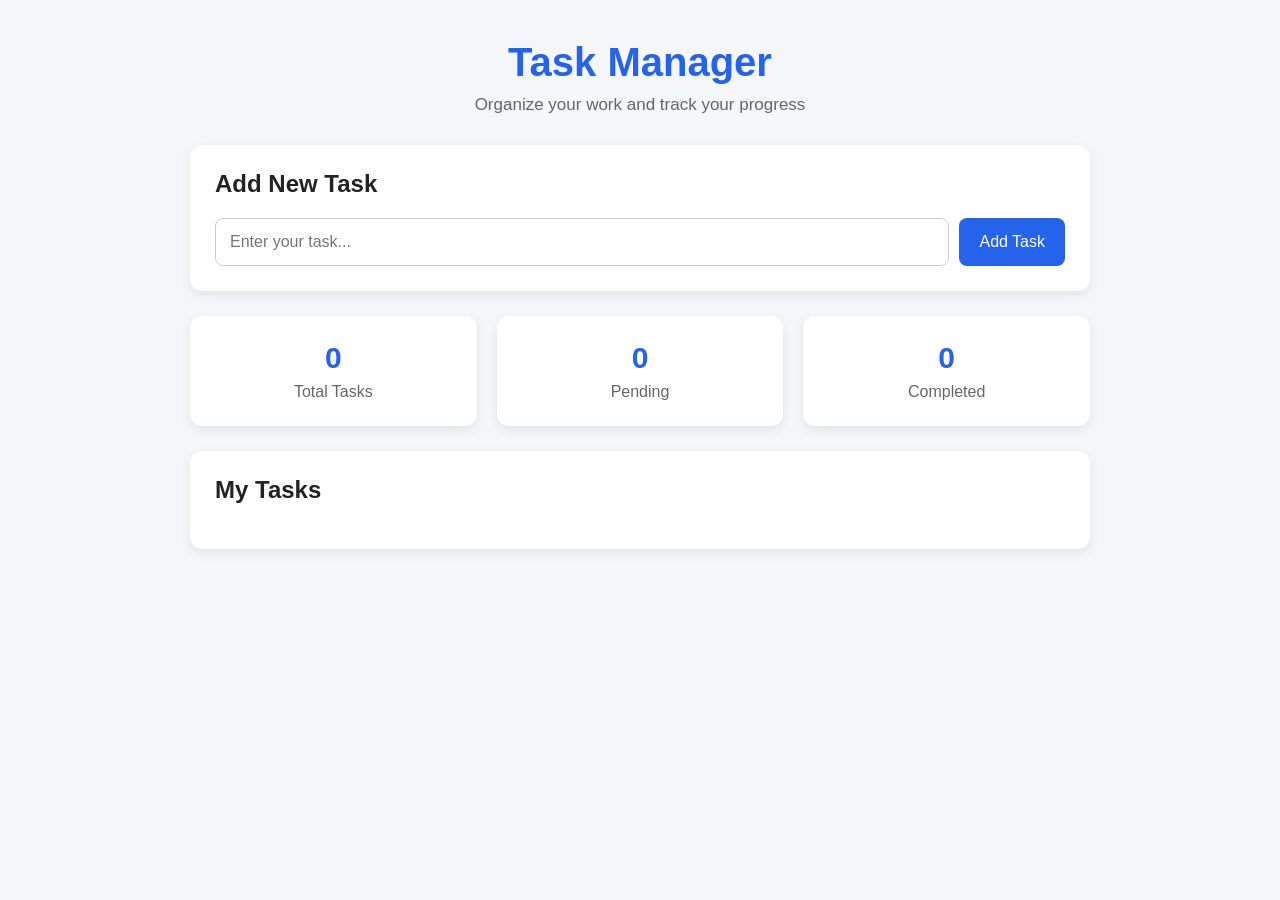
==== fontend/index.html @ fe99e95f "Initial Task Manager application" ====
<!DOCTYPE html>
<html lang="en">
<head>
    <meta charset="UTF-8">
    <meta name="viewport" content="width=device-width, initial-scale=1.0">

    <title>Task Manager</title>

    <link rel="stylesheet" href="style.css">
</head>

<body>

    <!-- Main Container -->
    <div class="container">

        <!-- Header -->
        <header>
            <h1>Task Manager</h1>
            <p>Organize your work and track your progress</p>
        </header>

        <!-- Add Task Section -->
        <section class="add-task">
            <h2>Add New Task</h2>

            <div class="task-input">
                <input
                    type="text"
                    id="taskInput"
                    placeholder="Enter your task..."
                >

                <button id="addTaskBtn">Add Task</button>
            </div>
        </section>

        <!-- Task Statistics -->
        <section class="task-stats">
            <div class="stat-card">
                <h3 id="totalTasks">0</h3>
                <p>Total Tasks</p>
            </div>

            <div class="stat-card">
                <h3 id="pendingTasks">0</h3>
                <p>Pending</p>
            </div>

            <div class="stat-card">
                <h3 id="completedTasks">0</h3>
                <p>Completed</p>
            </div>
        </section>

        <!-- Tasks List -->
        <section class="tasks-section">
            <h2>My Tasks</h2>

            <div id="taskList">

                <!-- Tasks will appear here using JavaScript -->

            </div>
        </section>

    </div>

    <script src="script.js"></script>

</body>
</html>
---- fontend/style.css ----
* {
    margin: 0;
    padding: 0;
    box-sizing: border-box;
}

body {
    font-family: Arial, sans-serif;
    background: #f4f6f8;
    color: #222;
}

/* Main Container */
.container {
    width: 90%;
    max-width: 900px;
    margin: 40px auto;
}

/* Header */
header {
    text-align: center;
    margin-bottom: 30px;
}

header h1 {
    font-size: 40px;
    margin-bottom: 10px;
    color: #2563eb;
}

header p {
    color: #666;
    font-size: 17px;
}

/* Add Task Section */
.add-task {
    background: white;
    padding: 25px;
    border-radius: 12px;
    margin-bottom: 25px;
    box-shadow: 0 4px 12px rgba(0, 0, 0, 0.08);
}

.add-task h2 {
    margin-bottom: 20px;
}

.task-input {
    display: flex;
    gap: 10px;
}

.task-input input {
    flex: 1;
    padding: 14px;
    font-size: 16px;
    border: 1px solid #ccc;
    border-radius: 8px;
}

.task-input button {
    padding: 14px 20px;
    border: none;
    background: #2563eb;
    color: white;
    border-radius: 8px;
    font-size: 16px;
    cursor: pointer;
}

.task-input button:hover {
    background: #1d4ed8;
}

/* Task Statistics */
.task-stats {
    display: grid;
    grid-template-columns: repeat(3, 1fr);
    gap: 20px;
    margin-bottom: 25px;
}

.stat-card {
    background: white;
    padding: 25px;
    text-align: center;
    border-radius: 12px;
    box-shadow: 0 4px 12px rgba(0, 0, 0, 0.08);
}

.stat-card h3 {
    font-size: 30px;
    color: #2563eb;
    margin-bottom: 8px;
}

.stat-card p {
    color: #666;
}

/* Tasks Section */
.tasks-section {
    background: white;
    padding: 25px;
    border-radius: 12px;
    box-shadow: 0 4px 12px rgba(0, 0, 0, 0.08);
}

.tasks-section h2 {
    margin-bottom: 20px;
}

/* Mobile Responsive */
@media (max-width: 600px) {

    .container {
        width: 92%;
        margin: 25px auto;
    }

    header h1 {
        font-size: 32px;
    }

    .task-input {
        flex-direction: column;
    }

    .task-stats {
        grid-template-columns: 1fr;
    }

    .task-input button {
        width: 100%;
    }
}/* =========================
   TASK ITEMS
========================= */

.task-item {
    display: flex;
    justify-content: space-between;
    align-items: center;

    padding: 15px;
    margin-bottom: 12px;

    background: #f8fafc;
    border-left: 4px solid #2563eb;
    border-radius: 8px;
}

.task-item span {
    font-size: 16px;
}

/* Completed Task */
.task-item.completed span {
    text-decoration: line-through;
    color: #888;
}

/* Buttons Container */
.task-actions {
    display: flex;
    gap: 8px;
}

/* Complete Button */
.complete-btn {
    padding: 8px 12px;
    border: none;

    background: #16a34a;
    color: white;

    border-radius: 6px;
    cursor: pointer;
}

/* Delete Button */
.delete-btn {
    padding: 8px 12px;
    border: none;

    background: #dc2626;
    color: white;

    border-radius: 6px;
    cursor: pointer;
}

/* Button Hover Effects */
.complete-btn:hover,
.delete-btn:hover {
    opacity: 0.85;
}


/* Mobile Task Items */
@media (max-width: 600px) {

    .task-item {
        flex-direction: column;
        align-items: flex-start;
        gap: 12px;
    }

    .task-actions {
        width: 100%;
    }

    .complete-btn,
    .delete-btn {
        flex: 1;
    }
}/* Edit Button */
.edit-btn {
    padding: 8px 12px;
    border: none;

    background: #f59e0b;
    color: white;

    border-radius: 6px;
    cursor: pointer;
}

.edit-btn:hover {
    opacity: 0.85;
}
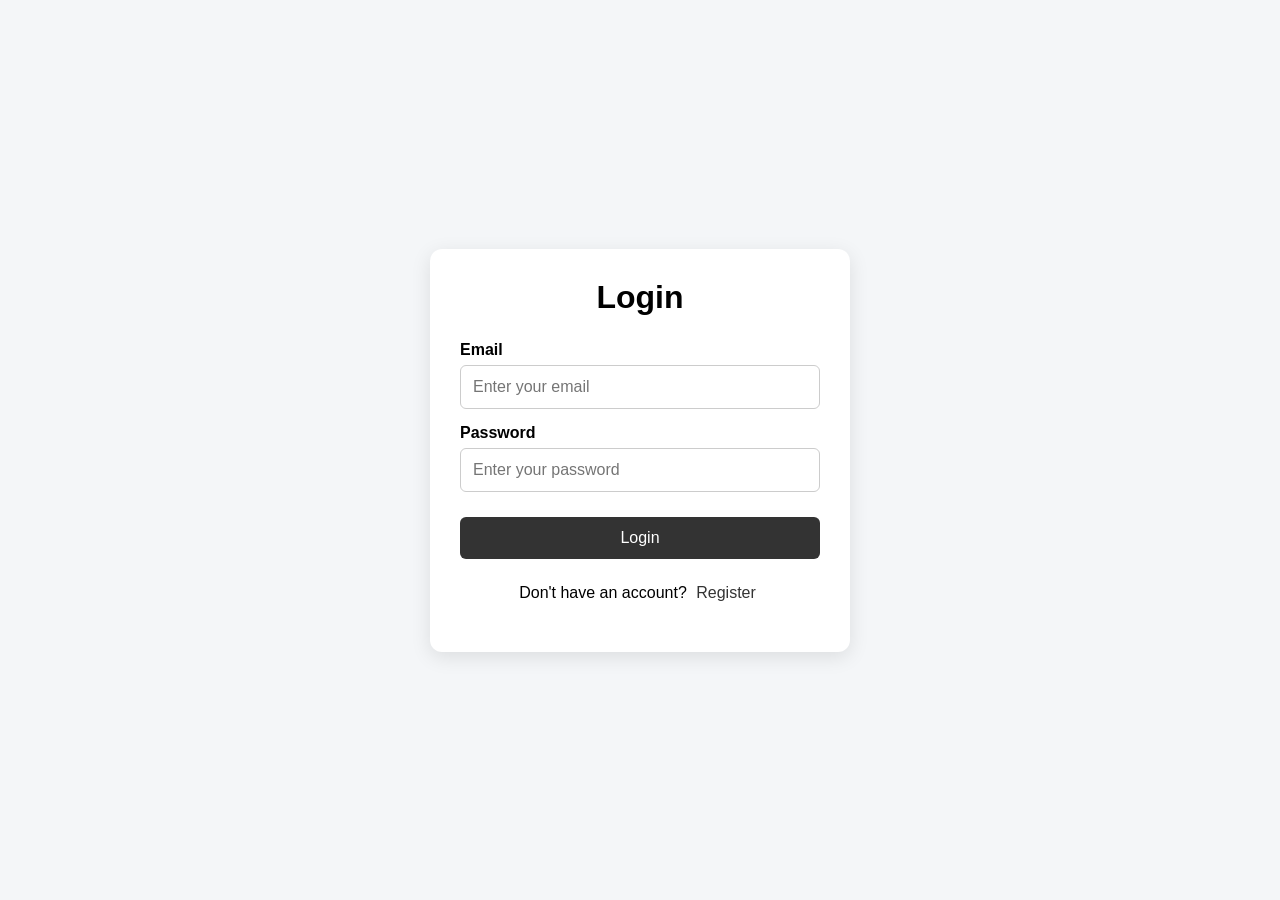
==== commit ee9a5e80: "Complete Task Management Application" ====
--- a/fontend/index.html
+++ b/fontend/index.html
@@ -1,72 +1,279 @@
 <!DOCTYPE html>
 <html lang="en">
+
 <head>
+
     <meta charset="UTF-8">
-    <meta name="viewport" content="width=device-width, initial-scale=1.0">
+
+    <meta
+        name="viewport"
+        content="width=device-width, initial-scale=1.0"
+    >
 
     <title>Task Manager</title>
 
-    <link rel="stylesheet" href="style.css">
+    <link
+        rel="stylesheet"
+        href="style.css"
+    >
+
 </head>
 
+
 <body>
 
-    <!-- Main Container -->
-    <div class="container">
-
-        <!-- Header -->
-        <header>
-            <h1>Task Manager</h1>
-            <p>Organize your work and track your progress</p>
-        </header>
-
-        <!-- Add Task Section -->
-        <section class="add-task">
-            <h2>Add New Task</h2>
-
-            <div class="task-input">
-                <input
-                    type="text"
-                    id="taskInput"
-                    placeholder="Enter your task..."
+<script>
+
+    const token =
+        localStorage.getItem("token");
+
+
+    if (!token) {
+
+        window.location.href =
+            "auth.html";
+
+    }
+
+</script>
+
+
+<div class="container">
+
+
+    <!-- =========================
+         HEADER
+    ========================== -->
+
+    <header>
+
+        <h1>
+            Task Manager
+        </h1>
+
+
+        <p id="welcomeMessage">
+            Welcome 👋
+        </p>
+
+
+        <button id="logoutBtn">
+            Logout
+        </button>
+
+
+        <p>
+            Organize your work and track your progress
+        </p>
+
+    </header>
+
+
+
+    <!-- =========================
+         ADD TASK
+    ========================== -->
+
+    <section class="add-task">
+
+        <h2>
+            Add New Task
+        </h2>
+
+
+        <div class="task-input">
+
+            <!-- TASK -->
+
+            <input
+                type="text"
+                id="taskInput"
+                placeholder="Enter your task..."
+            >
+
+
+            <!-- PRIORITY -->
+
+            <select id="priorityInput">
+
+                <option value="Low">
+                    Low Priority
+                </option>
+
+                <option
+                    value="Medium"
+                    selected
                 >
-
-                <button id="addTaskBtn">Add Task</button>
-            </div>
-        </section>
-
-        <!-- Task Statistics -->
-        <section class="task-stats">
-            <div class="stat-card">
-                <h3 id="totalTasks">0</h3>
-                <p>Total Tasks</p>
-            </div>
-
-            <div class="stat-card">
-                <h3 id="pendingTasks">0</h3>
-                <p>Pending</p>
-            </div>
-
-            <div class="stat-card">
-                <h3 id="completedTasks">0</h3>
-                <p>Completed</p>
-            </div>
-        </section>
-
-        <!-- Tasks List -->
-        <section class="tasks-section">
-            <h2>My Tasks</h2>
-
-            <div id="taskList">
-
-                <!-- Tasks will appear here using JavaScript -->
-
-            </div>
-        </section>
-
-    </div>
-
-    <script src="script.js"></script>
+                    Medium Priority
+                </option>
+
+                <option value="High">
+                    High Priority
+                </option>
+
+            </select>
+
+
+            <!-- CATEGORY -->
+
+            <select id="categoryInput">
+
+                <option value="General">
+                    General
+                </option>
+
+                <option value="Work">
+                    Work
+                </option>
+
+                <option value="Study">
+                    Study
+                </option>
+
+                <option value="Personal">
+                    Personal
+                </option>
+
+                <option value="Other">
+                    Other
+                </option>
+
+            </select>
+
+
+            <!-- DUE DATE -->
+
+            <input
+                type="date"
+                id="dueDateInput"
+            >
+
+
+            <!-- STATUS -->
+
+            <select id="statusInput">
+
+                <option value="Pending">
+                    Pending
+                </option>
+
+                <option value="In Progress">
+                    In Progress
+                </option>
+
+                <option value="Completed">
+                    Completed
+                </option>
+
+            </select>
+
+
+            <!-- ADD BUTTON -->
+
+            <button id="addTaskBtn">
+                Add Task
+            </button>
+
+        </div>
+
+    </section>
+
+
+
+    <!-- =========================
+         TASK STATISTICS
+    ========================== -->
+
+    <section class="task-stats">
+
+
+        <div class="stat-card">
+
+            <h3 id="totalTasks">
+                0
+            </h3>
+
+            <p>
+                Total Tasks
+            </p>
+
+        </div>
+
+
+        <div class="stat-card">
+
+            <h3 id="pendingTasks">
+                0
+            </h3>
+
+            <p>
+                Pending
+            </p>
+
+        </div>
+
+
+        <div class="stat-card">
+
+            <h3 id="completedTasks">
+                0
+            </h3>
+
+            <p>
+                Completed
+            </p>
+
+        </div>
+
+
+    </section>
+
+
+
+    <!-- =========================
+         TASKS SECTION
+    ========================== -->
+
+    <section class="tasks-section">
+
+
+        <h2>
+            My Tasks
+        </h2>
+
+
+        <!-- SEARCH -->
+
+        <div class="search-container">
+
+            <input
+                type="text"
+                id="searchInput"
+                placeholder="🔎 Search tasks..."
+            >
+
+        </div>
+
+
+        <!-- TASK LIST -->
+
+        <div id="taskList">
+
+            <!-- Tasks appear here -->
+
+        </div>
+
+
+    </section>
+
+
+</div>
+
+
+
+<script src="script.js"></script>
+
 
 </body>
+
 </html>
--- a/fontend/style.css
+++ b/fontend/style.css
@@ -1,233 +1,586 @@
+/* =========================
+   RESET
+========================= */
+
 * {
+    box-sizing: border-box;
     margin: 0;
     padding: 0;
-    box-sizing: border-box;
-}
+}
+
+
+/* =========================
+   BODY
+========================= */
 
 body {
     font-family: Arial, sans-serif;
-    background: #f4f6f8;
-    color: #222;
-}
-
-/* Main Container */
+    background: #f4f7fb;
+    color: #1f2937;
+    min-height: 100vh;
+}
+
+
+/* =========================
+   CONTAINER
+========================= */
+
 .container {
-    width: 90%;
-    max-width: 900px;
-    margin: 40px auto;
-}
-
-/* Header */
+    width: 92%;
+    max-width: 1150px;
+    margin: 35px auto;
+}
+
+
+/* =========================
+   HEADER
+========================= */
+
 header {
     text-align: center;
     margin-bottom: 30px;
 }
 
 header h1 {
-    font-size: 40px;
+    font-size: 48px;
+    color: #2563eb;
     margin-bottom: 10px;
-    color: #2563eb;
-}
-
-header p {
-    color: #666;
+    font-weight: 700;
+}
+
+#welcomeMessage {
+    font-size: 19px;
+    color: #4b5563;
+    margin-bottom: 8px;
+}
+
+header > p:last-child {
     font-size: 17px;
-}
-
-/* Add Task Section */
+    color: #6b7280;
+    margin-top: 10px;
+}
+
+
+/* =========================
+   LOGOUT
+========================= */
+
+#logoutBtn {
+    border: none;
+    background: #374151;
+    color: white;
+    padding: 9px 18px;
+    border-radius: 7px;
+    cursor: pointer;
+    font-size: 14px;
+    transition: 0.2s;
+}
+
+#logoutBtn:hover {
+    background: #111827;
+    transform: translateY(-1px);
+}
+
+
+/* =========================
+   COMMON CARD
+========================= */
+
+.add-task,
+.tasks-section {
+    background: white;
+    border-radius: 16px;
+    box-shadow: 0 8px 25px rgba(0, 0, 0, 0.07);
+}
+
+
+/* =========================
+   ADD TASK
+========================= */
+
 .add-task {
-    background: white;
-    padding: 25px;
-    border-radius: 12px;
-    margin-bottom: 25px;
-    box-shadow: 0 4px 12px rgba(0, 0, 0, 0.08);
+    padding: 30px;
+    margin-bottom: 28px;
 }
 
 .add-task h2 {
-    margin-bottom: 20px;
-}
+    font-size: 27px;
+    color: #111827;
+    margin-bottom: 22px;
+}
+
+
+/* =========================
+   TASK INPUT
+========================= */
 
 .task-input {
     display: flex;
+    align-items: center;
     gap: 10px;
 }
 
-.task-input input {
+.task-input input[type="text"] {
     flex: 1;
+    min-width: 180px;
+    padding: 15px;
+    border: 1px solid #d1d5db;
+    border-radius: 9px;
+    font-size: 16px;
+    outline: none;
+}
+
+.task-input input[type="text"]:focus,
+#dueDateInput:focus,
+.task-input select:focus,
+#searchInput:focus {
+    border-color: #2563eb;
+    box-shadow: 0 0 0 2px rgba(37, 99, 235, 0.1);
+}
+
+
+/* =========================
+   SELECT + DATE
+========================= */
+
+.task-input select,
+#dueDateInput {
     padding: 14px;
-    font-size: 16px;
-    border: 1px solid #ccc;
+    border: 1px solid #d1d5db;
     border-radius: 8px;
-}
-
-.task-input button {
-    padding: 14px 20px;
+    background: white;
+    font-size: 14px;
+    cursor: pointer;
+}
+
+#dueDateInput {
+    min-width: 145px;
+}
+
+
+/* =========================
+   ADD BUTTON
+========================= */
+
+#addTaskBtn {
+    padding: 14px 22px;
     border: none;
+    border-radius: 9px;
     background: #2563eb;
     color: white;
-    border-radius: 8px;
     font-size: 16px;
     cursor: pointer;
-}
-
-.task-input button:hover {
+    font-weight: 600;
+    white-space: nowrap;
+    transition: 0.2s;
+}
+
+#addTaskBtn:hover {
     background: #1d4ed8;
-}
-
-/* Task Statistics */
+    transform: translateY(-1px);
+}
+
+
+/* =========================
+   DASHBOARD STATISTICS
+========================= */
+
 .task-stats {
     display: grid;
     grid-template-columns: repeat(3, 1fr);
     gap: 20px;
-    margin-bottom: 25px;
+    margin-bottom: 28px;
 }
 
 .stat-card {
     background: white;
+    border-radius: 16px;
     padding: 25px;
     text-align: center;
-    border-radius: 12px;
-    box-shadow: 0 4px 12px rgba(0, 0, 0, 0.08);
+    box-shadow: 0 8px 25px rgba(0, 0, 0, 0.07);
+    border-top: 4px solid #2563eb;
+    transition: 0.2s;
+}
+
+.stat-card:hover {
+    transform: translateY(-3px);
 }
 
 .stat-card h3 {
-    font-size: 30px;
+    font-size: 38px;
     color: #2563eb;
-    margin-bottom: 8px;
+    margin-bottom: 6px;
 }
 
 .stat-card p {
-    color: #666;
-}
-
-/* Tasks Section */
+    font-size: 16px;
+    color: #6b7280;
+}
+
+
+/* =========================
+   TASK SECTION
+========================= */
+
 .tasks-section {
-    background: white;
-    padding: 25px;
-    border-radius: 12px;
-    box-shadow: 0 4px 12px rgba(0, 0, 0, 0.08);
+    padding: 30px;
 }
 
 .tasks-section h2 {
+    font-size: 27px;
+    color: #111827;
     margin-bottom: 20px;
 }
 
-/* Mobile Responsive */
-@media (max-width: 600px) {
-
-    .container {
-        width: 92%;
-        margin: 25px auto;
-    }
-
-    header h1 {
-        font-size: 32px;
-    }
-
-    .task-input {
-        flex-direction: column;
-    }
-
-    .task-stats {
-        grid-template-columns: 1fr;
-    }
-
-    .task-input button {
-        width: 100%;
-    }
-}/* =========================
-   TASK ITEMS
+
+/* =========================
+   SEARCH
+========================= */
+
+.search-container {
+    margin-bottom: 20px;
+}
+
+#searchInput {
+    width: 100%;
+    padding: 14px 16px;
+    border: 1px solid #d1d5db;
+    border-radius: 9px;
+    font-size: 16px;
+    outline: none;
+}
+
+
+/* =========================
+   TASK ITEM
 ========================= */
 
 .task-item {
     display: flex;
     justify-content: space-between;
     align-items: center;
-
-    padding: 15px;
+    gap: 20px;
+
+    background: #f8fafc;
+
+    border: 1px solid #e5e7eb;
+    border-left: 5px solid #2563eb;
+
+    border-radius: 10px;
+
+    padding: 18px;
+
     margin-bottom: 12px;
 
-    background: #f8fafc;
-    border-left: 4px solid #2563eb;
-    border-radius: 8px;
-}
-
-.task-item span {
-    font-size: 16px;
-}
-
-/* Completed Task */
-.task-item.completed span {
+    transition: 0.2s;
+}
+
+.task-item:hover {
+    box-shadow: 0 5px 15px rgba(0, 0, 0, 0.06);
+    transform: translateY(-1px);
+}
+
+
+/* =========================
+   TASK CONTENT
+========================= */
+
+.task-content {
+    flex: 1;
+    min-width: 0;
+}
+
+.task-text {
+    display: block;
+    font-size: 18px;
+    font-weight: 600;
+    color: #1f2937;
+    margin-bottom: 11px;
+    word-wrap: break-word;
+}
+
+
+/* =========================
+   TASK META
+========================= */
+
+.task-meta {
+    display: flex;
+    flex-wrap: wrap;
+    gap: 7px;
+}
+
+.task-meta span {
+    display: inline-block;
+    padding: 5px 9px;
+    border-radius: 6px;
+    font-size: 13px;
+    background: #eef2ff;
+    color: #374151;
+}
+
+
+/* =========================
+   PRIORITY
+========================= */
+
+.priority-badge {
+    font-weight: 600;
+}
+
+
+/* =========================
+   STATUS
+========================= */
+
+.status-badge {
+    font-weight: 600;
+}
+
+
+/* =========================
+   DUE DATE
+========================= */
+
+.due-date-badge {
+    font-weight: 500;
+}
+
+
+/* =========================
+   OVERDUE
+========================= */
+
+.overdue-badge {
+    background: #fee2e2 !important;
+    color: #b91c1c !important;
+    font-weight: 700;
+}
+
+
+/* =========================
+   COMPLETED
+========================= */
+
+.task-item.completed {
+    opacity: 0.72;
+    border-left-color: #16a34a;
+}
+
+.task-item.completed .task-text {
     text-decoration: line-through;
-    color: #888;
-}
-
-/* Buttons Container */
+    color: #6b7280;
+}
+
+
+/* =========================
+   TASK ACTIONS
+========================= */
+
 .task-actions {
     display: flex;
     gap: 8px;
-}
-
-/* Complete Button */
+    flex-shrink: 0;
+}
+
+.task-actions button {
+    border: none;
+    color: white;
+    padding: 10px 14px;
+    border-radius: 7px;
+    cursor: pointer;
+    font-size: 13px;
+    font-weight: 600;
+    transition: 0.2s;
+}
+
+
+/* =========================
+   COMPLETE
+========================= */
+
 .complete-btn {
-    padding: 8px 12px;
-    border: none;
-
     background: #16a34a;
-    color: white;
-
-    border-radius: 6px;
-    cursor: pointer;
-}
-
-/* Delete Button */
+}
+
+.complete-btn:hover {
+    background: #15803d;
+}
+
+
+/* =========================
+   EDIT
+========================= */
+
+.edit-btn {
+    background: #f59e0b;
+}
+
+.edit-btn:hover {
+    background: #d97706;
+}
+
+
+/* =========================
+   DELETE
+========================= */
+
 .delete-btn {
-    padding: 8px 12px;
-    border: none;
-
     background: #dc2626;
-    color: white;
-
-    border-radius: 6px;
-    cursor: pointer;
-}
-
-/* Button Hover Effects */
-.complete-btn:hover,
+}
+
 .delete-btn:hover {
-    opacity: 0.85;
-}
-
-
-/* Mobile Task Items */
+    background: #b91c1c;
+}
+
+
+/* =========================
+   NO TASK MESSAGE
+========================= */
+
+#taskList > p {
+    text-align: center;
+    color: #6b7280;
+    padding: 30px 10px;
+    font-size: 16px;
+}
+
+
+/* =========================
+   TABLET
+========================= */
+
+@media (max-width: 950px) {
+
+    .container {
+        width: 94%;
+    }
+
+    .task-input {
+        display: grid;
+        grid-template-columns: 1fr 1fr;
+    }
+
+    .task-input input[type="text"] {
+        grid-column: 1 / -1;
+        width: 100%;
+    }
+
+    .task-input select,
+    #dueDateInput,
+    #addTaskBtn {
+        width: 100%;
+    }
+
+    .task-item {
+        align-items: flex-start;
+    }
+}
+
+
+/* =========================
+   MOBILE
+========================= */
+
 @media (max-width: 600px) {
+
+    .container {
+        width: 94%;
+        margin: 20px auto;
+    }
+
+    header h1 {
+        font-size: 34px;
+    }
+
+    #welcomeMessage {
+        font-size: 17px;
+    }
+
+    header > p:last-child {
+        font-size: 15px;
+    }
+
+    .add-task,
+    .tasks-section {
+        padding: 20px;
+    }
+
+    .add-task h2,
+    .tasks-section h2 {
+        font-size: 23px;
+    }
+
+    .task-input {
+        display: flex;
+        flex-direction: column;
+        align-items: stretch;
+    }
+
+    .task-input input[type="text"],
+    .task-input select,
+    #dueDateInput,
+    #addTaskBtn {
+        width: 100%;
+    }
+
+    .task-stats {
+        grid-template-columns: 1fr;
+        gap: 14px;
+    }
+
+    .stat-card {
+        padding: 20px;
+    }
+
+    .stat-card h3 {
+        font-size: 32px;
+    }
 
     .task-item {
         flex-direction: column;
+        align-items: stretch;
+        gap: 15px;
+    }
+
+    .task-text {
+        font-size: 17px;
+    }
+
+    .task-actions {
+        display: grid;
+        grid-template-columns: repeat(3, 1fr);
+        width: 100%;
+    }
+
+    .task-actions button {
+        width: 100%;
+        padding: 10px 5px;
+    }
+}
+
+
+/* =========================
+   SMALL PHONES
+========================= */
+
+@media (max-width: 400px) {
+
+    header h1 {
+        font-size: 29px;
+    }
+
+    .add-task,
+    .tasks-section {
+        padding: 15px;
+    }
+
+    .task-actions {
+        grid-template-columns: 1fr;
+    }
+
+    .task-meta {
+        flex-direction: column;
         align-items: flex-start;
-        gap: 12px;
-    }
-
-    .task-actions {
-        width: 100%;
-    }
-
-    .complete-btn,
-    .delete-btn {
-        flex: 1;
-    }
-}/* Edit Button */
-.edit-btn {
-    padding: 8px 12px;
-    border: none;
-
-    background: #f59e0b;
-    color: white;
-
-    border-radius: 6px;
-    cursor: pointer;
-}
-
-.edit-btn:hover {
-    opacity: 0.85;
+    }
 }
